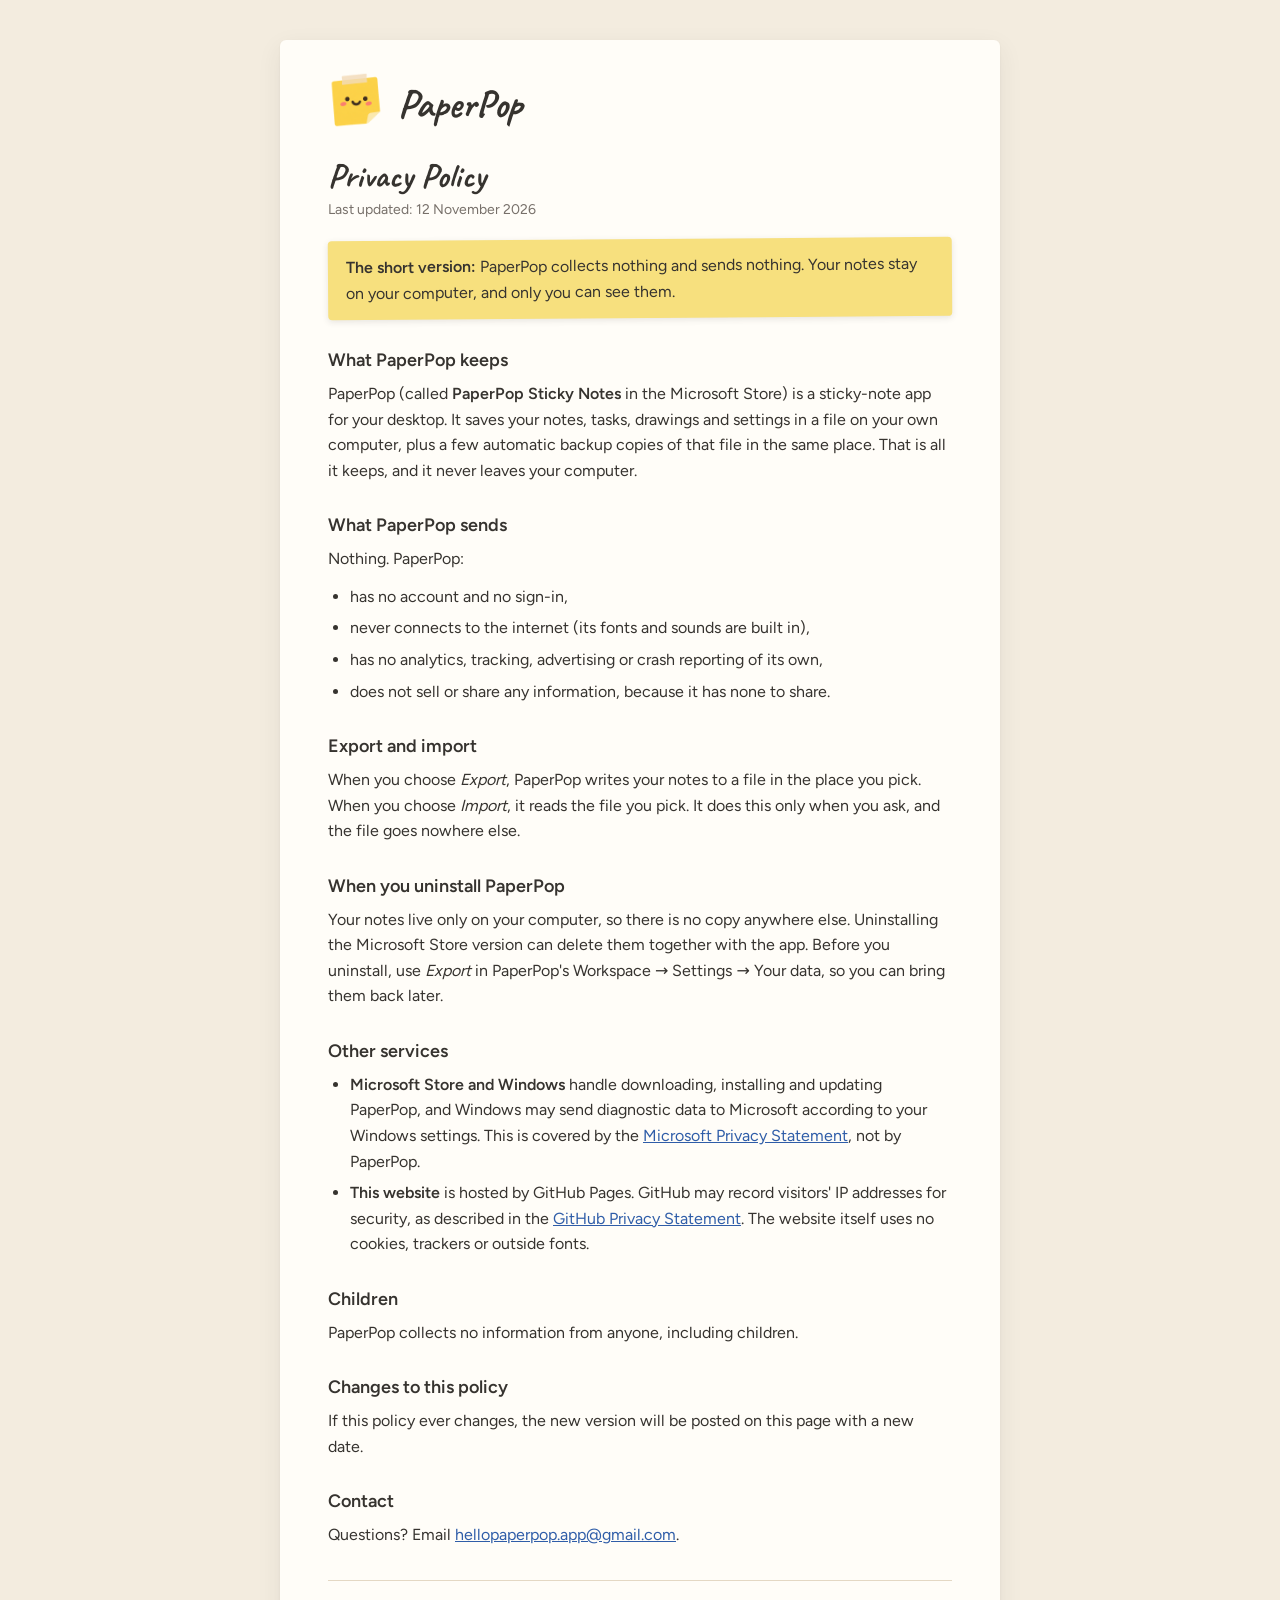
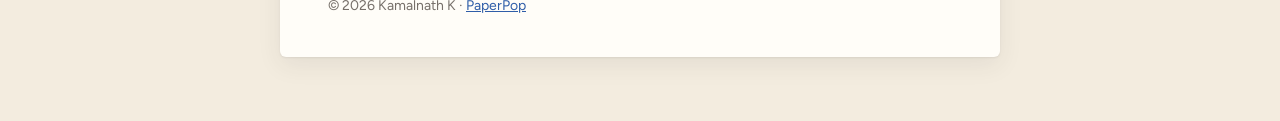
==== privacy.html @ e559be62 "Add files via upload" ====
<!doctype html>
<html lang="en">
<head>
<meta charset="utf-8">
<meta name="viewport" content="width=device-width, initial-scale=1">
<title>PaperPop Privacy Policy</title>
<meta name="description" content="PaperPop collects nothing. Your notes stay on your computer.">
<link rel="icon" href="paperpop.png">
<link rel="stylesheet" href="style.css">
</head>
<body>
<main class="page">
  <header><a href="./"><img src="paperpop.png" alt=""></a><a class="brand" href="./">PaperPop</a></header>

  <h1>Privacy Policy</h1>
  <p class="muted">Last updated: 12 November 2026</p>

  <div class="short">
    <strong>The short version:</strong> PaperPop collects nothing and sends nothing.
    Your notes stay on your computer, and only you can see them.
  </div>

  <h2>What PaperPop keeps</h2>
  <p>PaperPop (called <strong>PaperPop Sticky Notes</strong> in the Microsoft Store) is a
  sticky-note app for your desktop. It saves your notes, tasks, drawings and
  settings in a file on your own computer, plus a few automatic backup copies of that file in the
  same place. That is all it keeps, and it never leaves your computer.</p>

  <h2>What PaperPop sends</h2>
  <p>Nothing. PaperPop:</p>
  <ul>
    <li>has no account and no sign-in,</li>
    <li>never connects to the internet (its fonts and sounds are built in),</li>
    <li>has no analytics, tracking, advertising or crash reporting of its own,</li>
    <li>does not sell or share any information, because it has none to share.</li>
  </ul>

  <h2>Export and import</h2>
  <p>When you choose <em>Export</em>, PaperPop writes your notes to a file in the place you pick.
  When you choose <em>Import</em>, it reads the file you pick. It does this only when you ask, and
  the file goes nowhere else.</p>

  <h2>When you uninstall PaperPop</h2>
  <p>Your notes live only on your computer, so there is no copy anywhere else. Uninstalling the
  Microsoft Store version can delete them together with the app. Before you uninstall, use
  <em>Export</em> in PaperPop's Workspace → Settings → Your data, so you can bring them back later.</p>

  <h2>Other services</h2>
  <ul>
    <li><strong>Microsoft Store and Windows</strong> handle downloading, installing and updating
    PaperPop, and Windows may send diagnostic data to Microsoft according to your Windows settings.
    This is covered by the <a href="https://privacy.microsoft.com/privacystatement">Microsoft Privacy Statement</a>,
    not by PaperPop.</li>
    <li><strong>This website</strong> is hosted by GitHub Pages. GitHub may record visitors' IP
    addresses for security, as described in the
    <a href="https://docs.github.com/en/site-policy/privacy-policies/github-general-privacy-statement">GitHub Privacy Statement</a>.
    The website itself uses no cookies, trackers or outside fonts.</li>
  </ul>

  <h2>Children</h2>
  <p>PaperPop collects no information from anyone, including children.</p>

  <h2>Changes to this policy</h2>
  <p>If this policy ever changes, the new version will be posted on this page with a new date.</p>

  <h2>Contact</h2>
  <p>Questions? Email <a href="mailto:hellopaperpop.app@gmail.com">hellopaperpop.app@gmail.com</a>.</p>

  <footer class="muted">© 2026 Kamalnath K · <a href="./">PaperPop</a></footer>
</main>
</body>
</html>
---- style.css ----
/* PaperPop website: the app's own colours and fonts (docs/SPEC.md 2), nothing loaded from elsewhere */
@font-face { font-family: 'Caveat'; font-style: normal; font-weight: 500 700; font-display: swap; src: url(fonts/caveat-latin.woff2) format('woff2'); }
@font-face { font-family: 'Figtree'; font-style: normal; font-weight: 400 600; font-display: swap; src: url(fonts/figtree-latin.woff2) format('woff2'); }

:root {
  --cream: #FFFDF8; --ink: #36332F; --muted: #77706A; --butter: #F7E07E; --accent: #D9603B;
  --case: #F3ECDF; --line: #E4D8C4;
}
* { box-sizing: border-box; }
html { background: var(--case); }
body {
  margin: 0; padding: 40px 16px 64px; color: var(--ink); background: var(--case);
  font: 400 16px/1.6 'Figtree', system-ui, sans-serif;
}
.page {
  max-width: 720px; margin: 0 auto; background: var(--cream); border-radius: 6px;
  padding: 32px clamp(20px, 5vw, 48px) 40px; box-shadow: 0 1px 2px rgba(54,51,47,.08), 0 8px 24px rgba(54,51,47,.08);
}
header { display: flex; align-items: center; gap: 14px; margin-bottom: 8px; }
header img { width: 56px; height: 56px; }
header a { color: inherit; text-decoration: none; }
.brand { font: 700 40px/1 'Caveat', cursive; }
h1 { font: 700 34px/1.15 'Caveat', cursive; margin: 20px 0 4px; }
h2 { font-size: 18px; font-weight: 600; margin: 28px 0 6px; }
p, ul { margin: 0 0 12px; }
ul { padding-left: 22px; }
li { margin-bottom: 6px; }
.muted { color: var(--muted); font-size: 14px; }
.short {
  background: var(--butter); border-radius: 4px; padding: 14px 18px; margin: 18px 0 8px;
  transform: rotate(-.4deg); box-shadow: 0 2px 6px rgba(54,51,47,.12);
}
a { color: #2F5DA8; }
footer { margin-top: 32px; padding-top: 14px; border-top: 1px solid var(--line); }
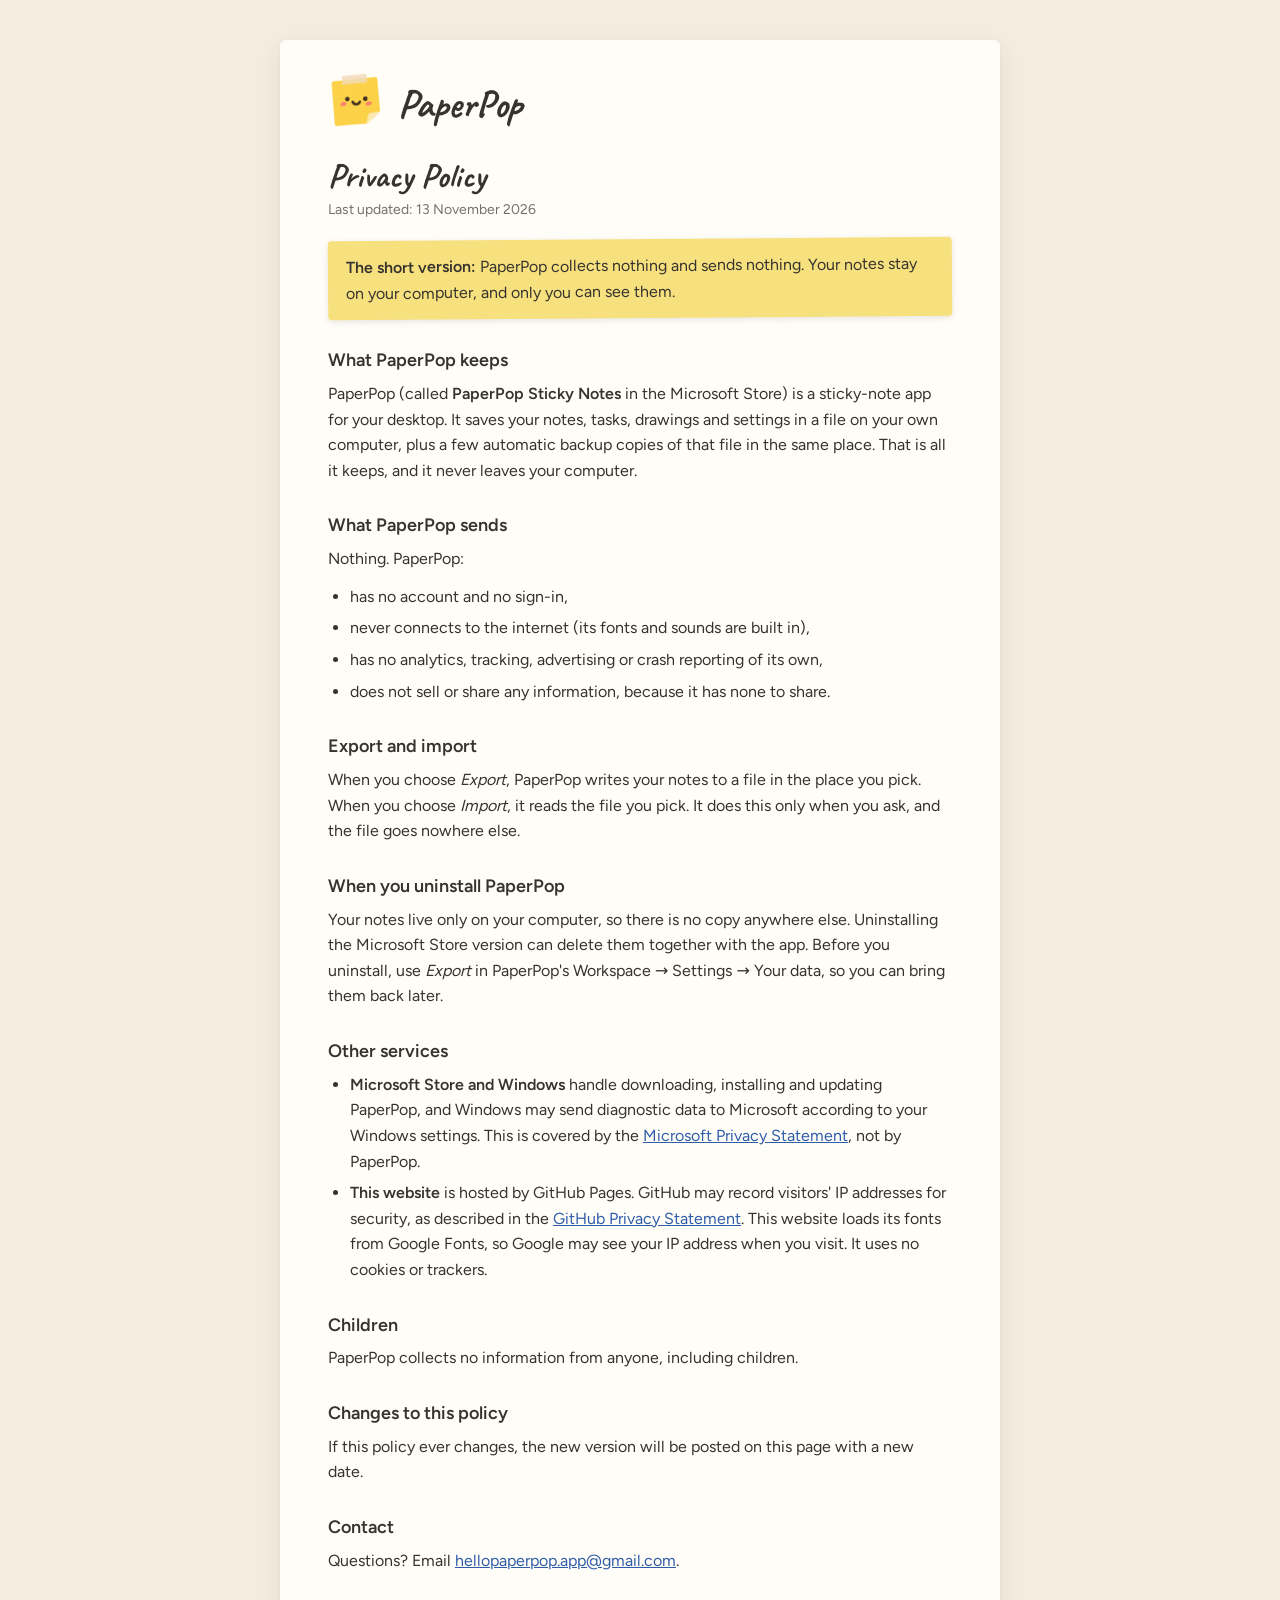
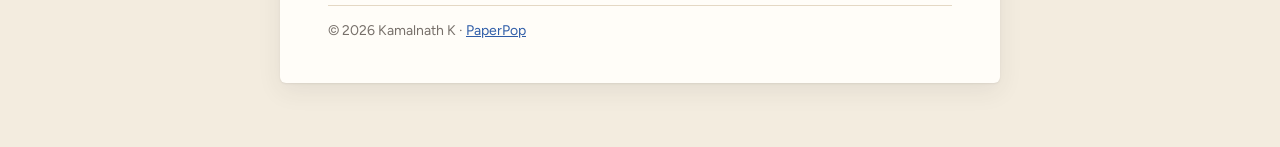
==== commit e7e53d2d: "New website (v3): landing page with real PaperPop logo - New one-page site: hero, monitor scroll dem" ====
--- a/privacy.html
+++ b/privacy.html
@@ -13,7 +13,7 @@
   <header><a href="./"><img src="paperpop.png" alt=""></a><a class="brand" href="./">PaperPop</a></header>
 
   <h1>Privacy Policy</h1>
-  <p class="muted">Last updated: 12 November 2026</p>
+  <p class="muted">Last updated: 13 November 2026</p>
 
   <div class="short">
     <strong>The short version:</strong> PaperPop collects nothing and sends nothing.
@@ -54,7 +54,7 @@
     <li><strong>This website</strong> is hosted by GitHub Pages. GitHub may record visitors' IP
     addresses for security, as described in the
     <a href="https://docs.github.com/en/site-policy/privacy-policies/github-general-privacy-statement">GitHub Privacy Statement</a>.
-    The website itself uses no cookies, trackers or outside fonts.</li>
+    This website loads its fonts from Google Fonts, so Google may see your IP address when you visit. It uses no cookies or trackers.</li>
   </ul>
 
   <h2>Children</h2>
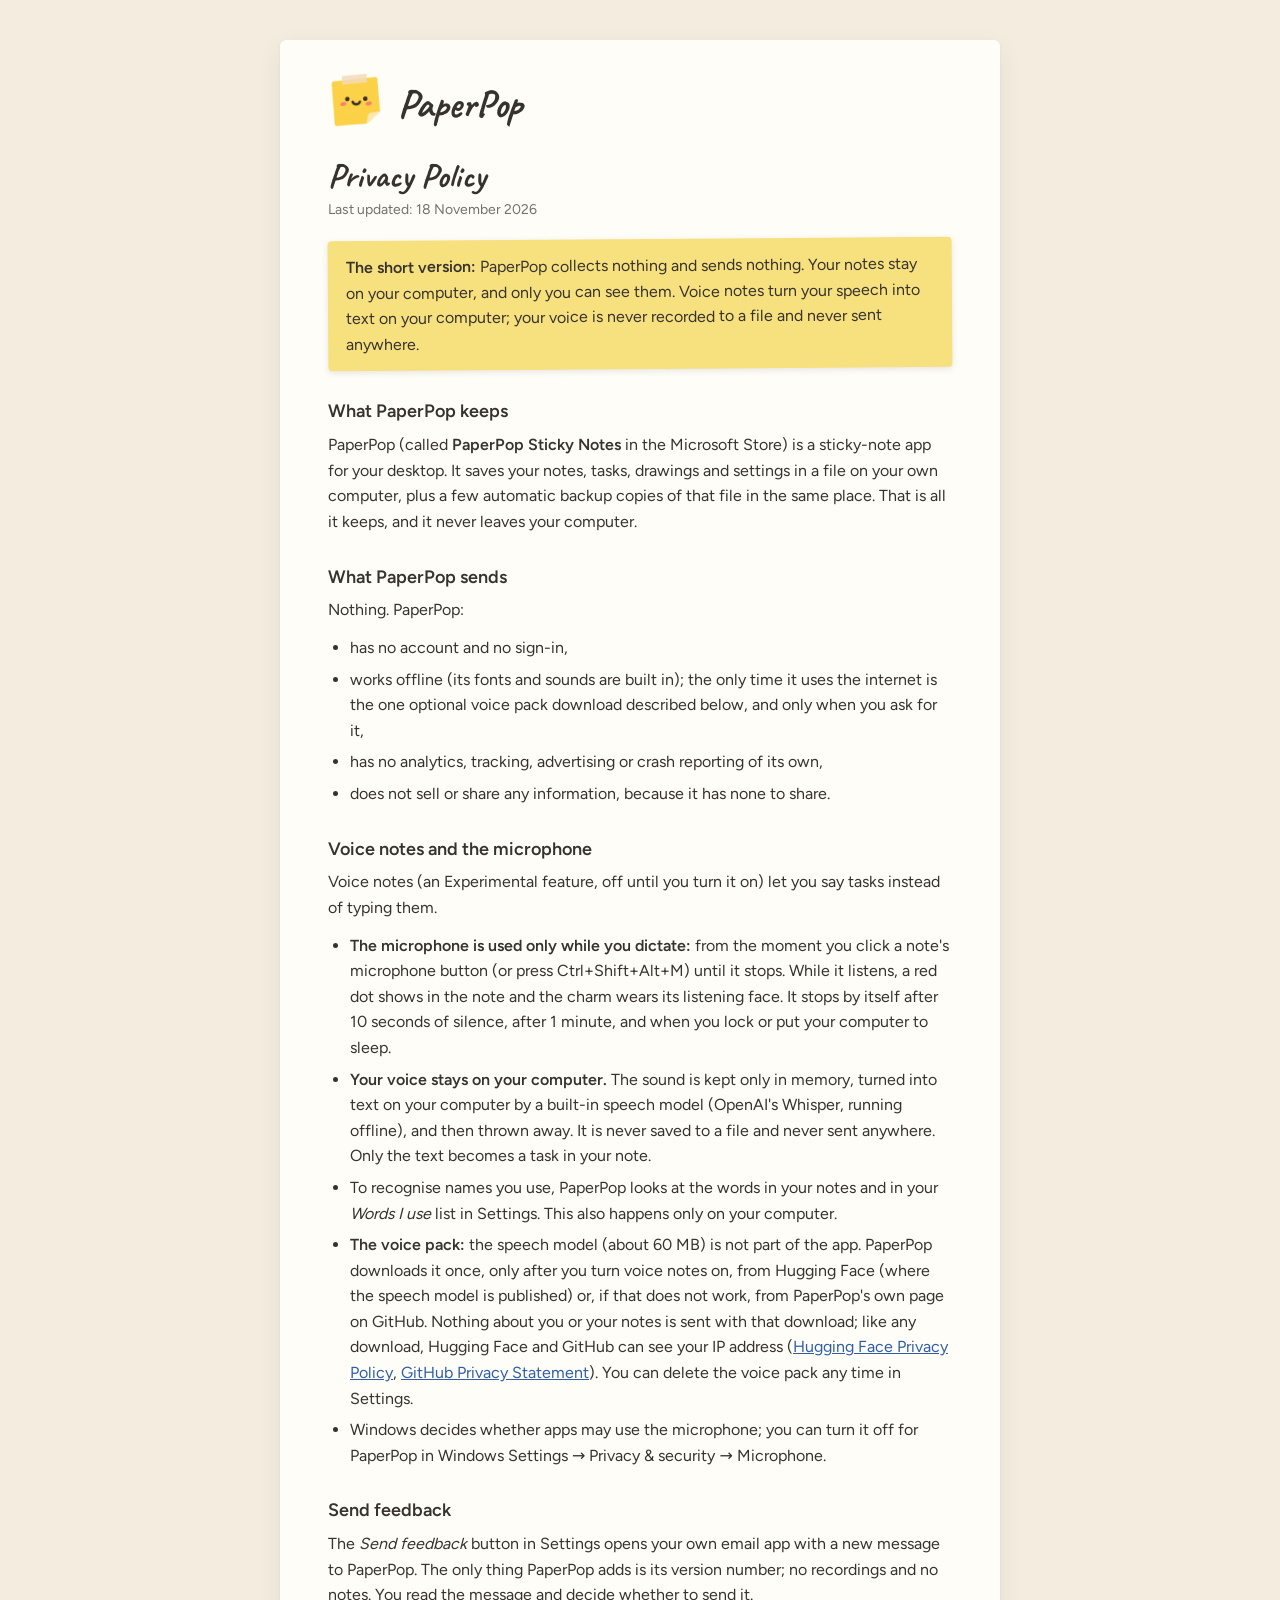
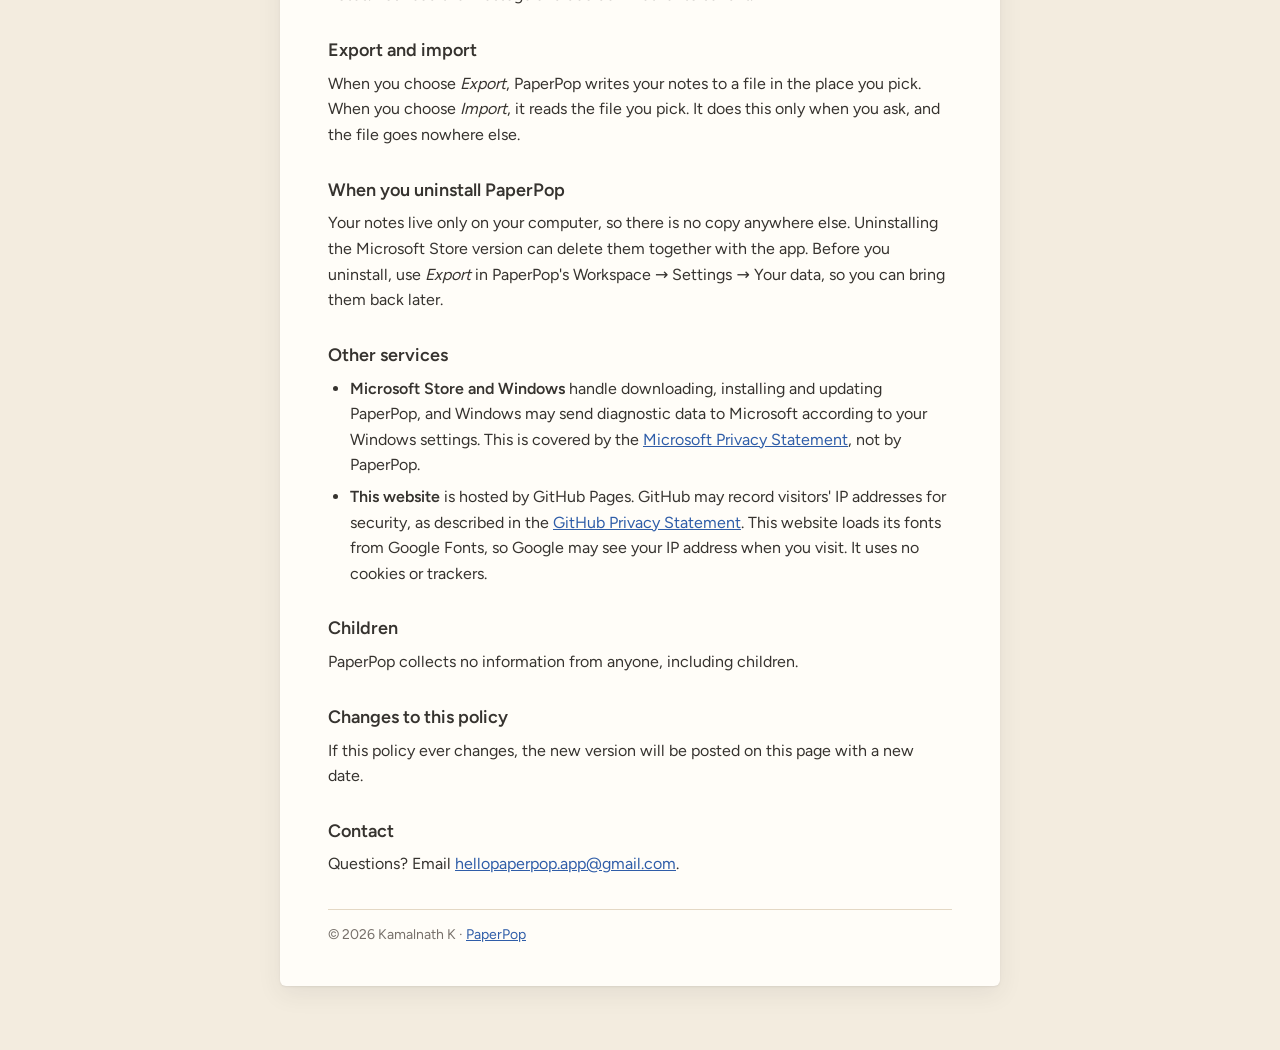
==== commit d3510c9b: "Version 1.2: voice notes in privacy policy, FAQ and front page - Privacy policy: new "Voice notes an" ====
--- a/privacy.html
+++ b/privacy.html
@@ -4,7 +4,7 @@
 <meta charset="utf-8">
 <meta name="viewport" content="width=device-width, initial-scale=1">
 <title>PaperPop Privacy Policy</title>
-<meta name="description" content="PaperPop collects nothing. Your notes stay on your computer.">
+<meta name="description" content="PaperPop collects nothing. Your notes and your voice stay on your computer.">
 <link rel="icon" href="paperpop.png">
 <link rel="stylesheet" href="style.css">
 </head>
@@ -13,11 +13,12 @@
   <header><a href="./"><img src="paperpop.png" alt=""></a><a class="brand" href="./">PaperPop</a></header>
 
   <h1>Privacy Policy</h1>
-  <p class="muted">Last updated: 13 November 2026</p>
+  <p class="muted">Last updated: 18 November 2026</p>
 
   <div class="short">
     <strong>The short version:</strong> PaperPop collects nothing and sends nothing.
-    Your notes stay on your computer, and only you can see them.
+    Your notes stay on your computer, and only you can see them. Voice notes turn your speech into
+    text on your computer; your voice is never recorded to a file and never sent anywhere.
   </div>
 
   <h2>What PaperPop keeps</h2>
@@ -30,10 +31,42 @@
   <p>Nothing. PaperPop:</p>
   <ul>
     <li>has no account and no sign-in,</li>
-    <li>never connects to the internet (its fonts and sounds are built in),</li>
+    <li>works offline (its fonts and sounds are built in); the only time it uses the internet is
+    the one optional voice pack download described below, and only when you ask for it,</li>
     <li>has no analytics, tracking, advertising or crash reporting of its own,</li>
     <li>does not sell or share any information, because it has none to share.</li>
   </ul>
+
+  <h2>Voice notes and the microphone</h2>
+  <p>Voice notes (an Experimental feature, off until you turn it on) let you say tasks instead of
+  typing them.</p>
+  <ul>
+    <li><strong>The microphone is used only while you dictate:</strong> from the moment you click a
+    note's microphone button (or press Ctrl+Shift+Alt+M) until it stops. While it listens, a red dot shows in
+    the note and the charm wears its listening face. It stops by itself after 10 seconds of silence,
+    after 1 minute, and when you lock or put your computer to sleep.</li>
+    <li><strong>Your voice stays on your computer.</strong> The sound is kept only in memory, turned
+    into text on your computer by a built-in speech model (OpenAI's Whisper, running offline), and
+    then thrown away. It is never saved to a file and never sent anywhere. Only the text becomes a
+    task in your note.</li>
+    <li>To recognise names you use, PaperPop looks at the words in your notes and in your
+    <em>Words I use</em> list in Settings. This also happens only on your computer.</li>
+    <li><strong>The voice pack:</strong> the speech model (about 60 MB) is not part of the app.
+    PaperPop downloads it once, only after you turn voice notes on, from Hugging Face (where the
+    speech model is published) or, if that does not work, from PaperPop's own page on GitHub.
+    Nothing about you or your notes is sent with that download; like any download, Hugging Face
+    and GitHub can see your IP address
+    (<a href="https://huggingface.co/privacy">Hugging Face Privacy Policy</a>,
+    <a href="https://docs.github.com/en/site-policy/privacy-policies/github-general-privacy-statement">GitHub Privacy Statement</a>).
+    You can delete the voice pack any time in Settings.</li>
+    <li>Windows decides whether apps may use the microphone; you can turn it off for PaperPop in
+    Windows Settings → Privacy &amp; security → Microphone.</li>
+  </ul>
+
+  <h2>Send feedback</h2>
+  <p>The <em>Send feedback</em> button in Settings opens your own email app with a new message to
+  PaperPop. The only thing PaperPop adds is its version number; no recordings and no notes. You
+  read the message and decide whether to send it.</p>
 
   <h2>Export and import</h2>
   <p>When you choose <em>Export</em>, PaperPop writes your notes to a file in the place you pick.
